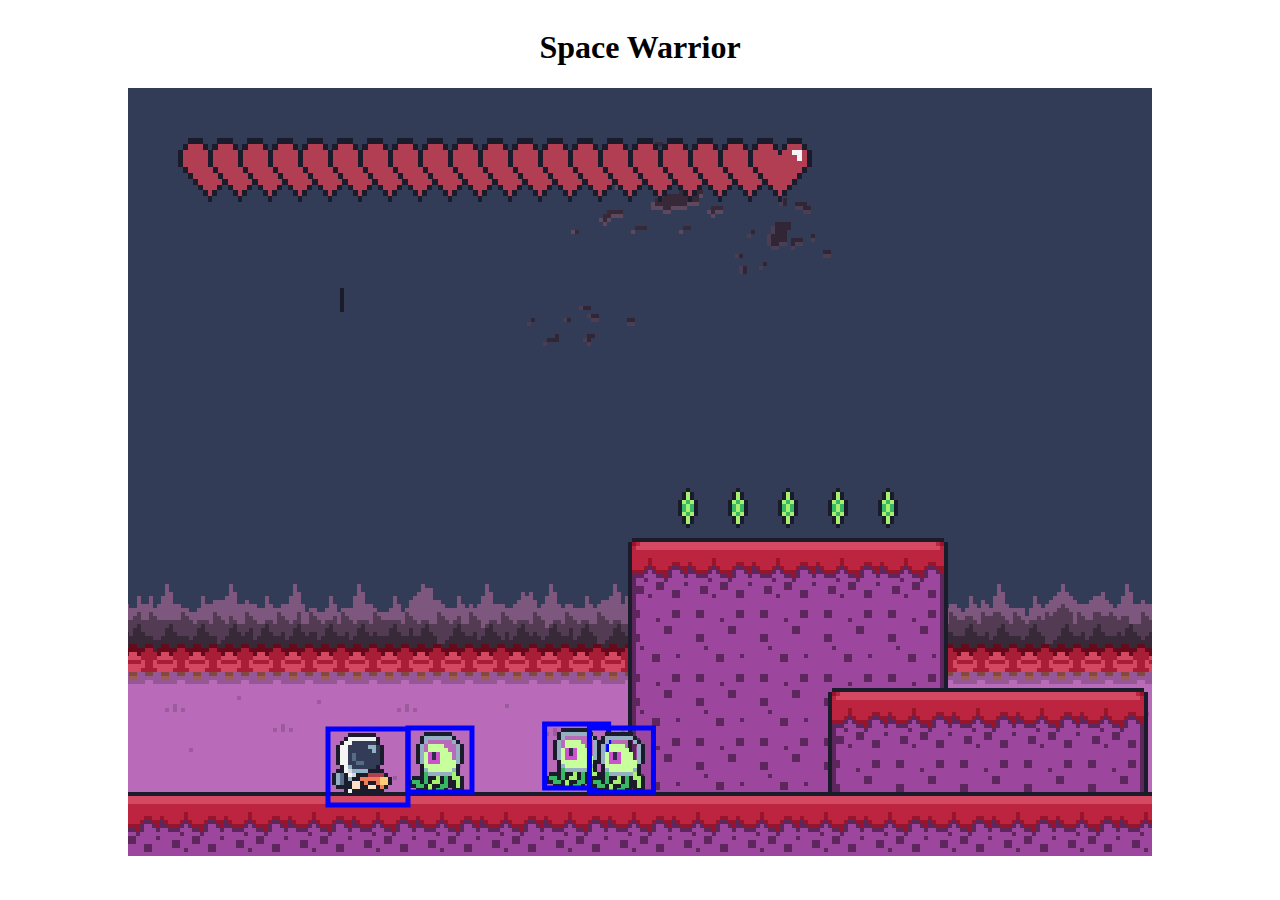
==== index.html @ 85dd0ff3 "added some new objects" ====
<!DOCTYPE html>
<html lang="en">
<head>
    <meta charset="UTF-8">
    <meta name="viewport" content="width=device-width, initial-scale=1.0">
    <link rel="stylesheet" href="style.css">
    <script src="/js/classes/drawable-object.class.js"></script>
    <script src="/js/classes/moveable-object.class.js"></script>
    <script src="/js/classes/world.class.js"></script>
    <script src="/js/classes/alien.class.js"></script>
    <script src="/js/classes/player.class.js"></script>
    <script src="/js/classes/trampoline.class.js"></script>
    <script src="/js/classes/boss.class.js"></script>
    <script src="/js/classes/dust.class.js"></script>
    <script src="/js/classes/meteorites.class.js"></script>
    <script src="/js/classes/status-bar.class.js"></script>
    <script src="/js/classes/collectable-objects.class.js"></script>
    <script src="/js/classes/background-object.class.js"></script>
    <script src="/js/classes/platform-objects.class.js"></script>
    <script src="/js/classes/ground.class.js"></script>
    <script src="/js/classes/keyboard.class.js"></script>
    <script src="/js/classes/level.class.js"></script>

    <script src="/levels/level_1.js"></script>
    <script src="/js/classes/throwable-object.class.js"></script>
    <script src="/js/game.js"></script>
    <title>Space Warrior</title>
</head>
<body onload="init()">
    <h1>Space Warrior</h1>
    <canvas id="canvas" width="1024px" height="768px"></canvas>
</body>
</html>
---- style.css ----
body {
    display: flex;
    flex-direction: column;
    align-items: center;
}

canvas {
    background-color: black;
    width: 1024px;
    height: 768px;
}
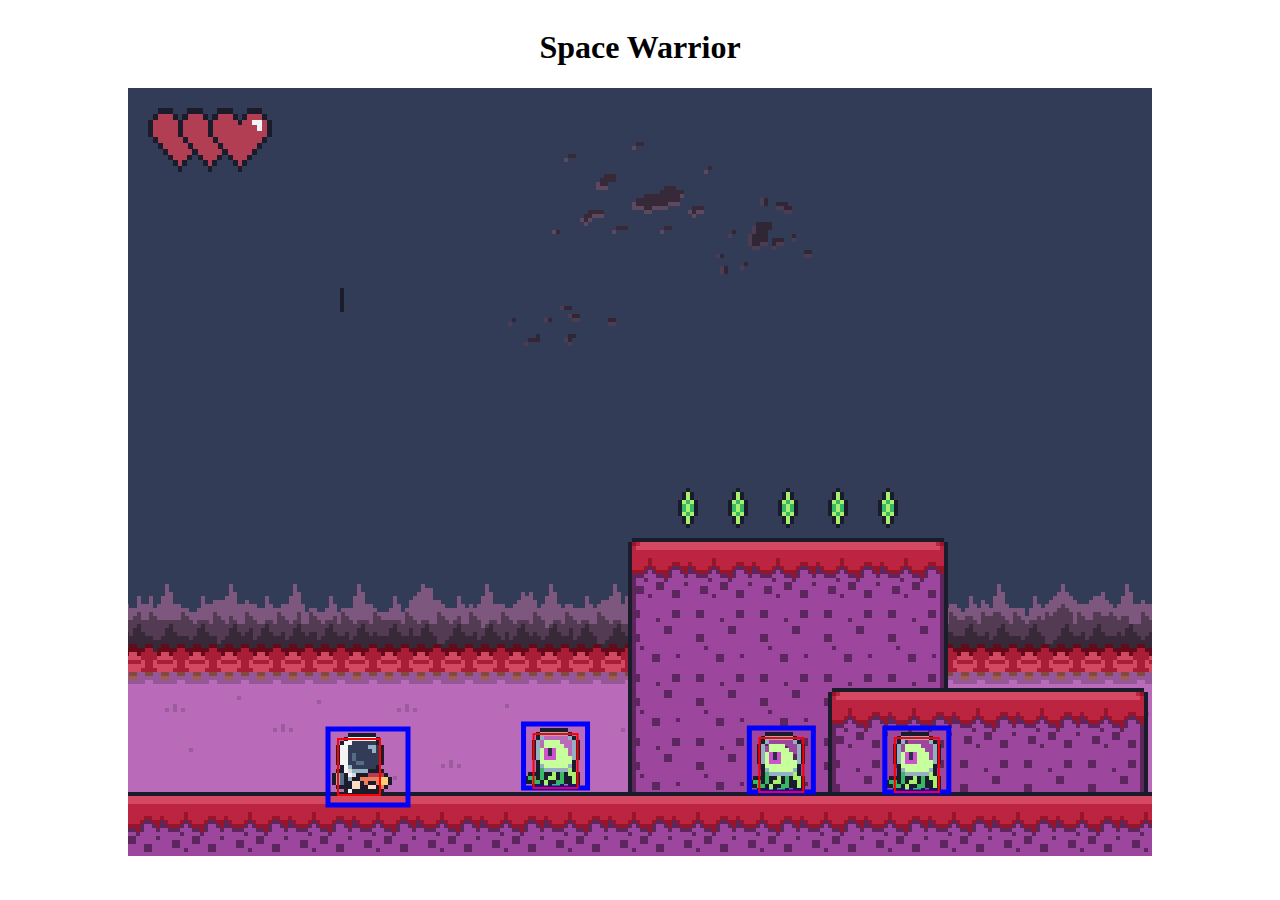
==== commit 59c60aa0: "added some new objects" ====
--- a/index.html
+++ b/index.html
@@ -11,6 +11,7 @@
     <script src="/js/classes/player.class.js"></script>
     <script src="/js/classes/trampoline.class.js"></script>
     <script src="/js/classes/boss.class.js"></script>
+    <script src="/js/classes/shield.class.js"></script>
     <script src="/js/classes/dust.class.js"></script>
     <script src="/js/classes/meteorites.class.js"></script>
     <script src="/js/classes/status-bar.class.js"></script>
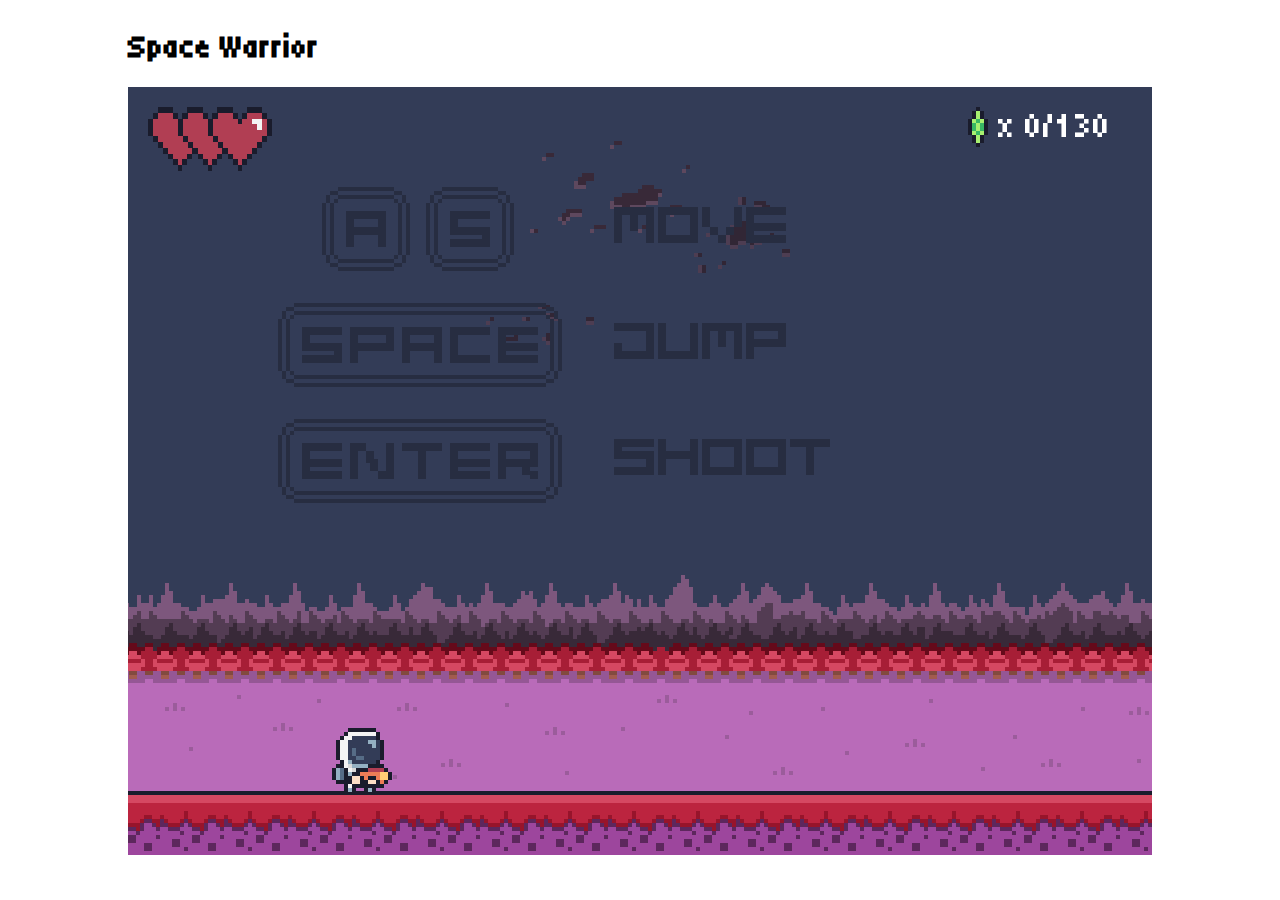
==== commit 484360fd: "added some new objects" ====
--- a/index.html
+++ b/index.html
@@ -1,34 +1,47 @@
 <!DOCTYPE html>
 <html lang="en">
+
 <head>
     <meta charset="UTF-8">
     <meta name="viewport" content="width=device-width, initial-scale=1.0">
     <link rel="stylesheet" href="style.css">
+    <link rel="icon" type="image/png" href="/img/favicon/favicon_ufo.png">
     <script src="/js/classes/drawable-object.class.js"></script>
     <script src="/js/classes/moveable-object.class.js"></script>
     <script src="/js/classes/world.class.js"></script>
     <script src="/js/classes/alien.class.js"></script>
+    <script src="/js/classes/alien2.class.js"></script>
     <script src="/js/classes/player.class.js"></script>
     <script src="/js/classes/trampoline.class.js"></script>
     <script src="/js/classes/boss.class.js"></script>
     <script src="/js/classes/shield.class.js"></script>
+    <script src="/js/classes/rocket.class.js"></script>
+    <script src="/js/classes/controls-ingame.class.js"></script>
     <script src="/js/classes/dust.class.js"></script>
+    <script src="/js/classes/border.class.js"></script>
     <script src="/js/classes/meteorites.class.js"></script>
     <script src="/js/classes/status-bar.class.js"></script>
+    <script src="/js/classes/energieBeamProtection.class.js"></script>
+    <script src="/js/classes/crystal-counter.class.js"></script>
     <script src="/js/classes/collectable-objects.class.js"></script>
     <script src="/js/classes/background-object.class.js"></script>
     <script src="/js/classes/platform-objects.class.js"></script>
     <script src="/js/classes/ground.class.js"></script>
     <script src="/js/classes/keyboard.class.js"></script>
     <script src="/js/classes/level.class.js"></script>
-
     <script src="/levels/level_1.js"></script>
     <script src="/js/classes/throwable-object.class.js"></script>
     <script src="/js/game.js"></script>
     <title>Space Warrior</title>
 </head>
+
 <body onload="init()">
-    <h1>Space Warrior</h1>
-    <canvas id="canvas" width="1024px" height="768px"></canvas>
+
+    <div id="fullscreen">
+        <h1>Space Warrior</h1>
+        <canvas id="canvas" width="1024px" height="768px"></canvas>
+    </div>
+
 </body>
+
 </html>--- a/style.css
+++ b/style.css
@@ -1,3 +1,12 @@
+@font-face {
+    font-family: myPixel;
+    src: url(/fonts/Tiny5/Tiny5-Regular.ttf);
+}
+
+* {
+    font-family: myPixel;
+}
+
 body {
     display: flex;
     flex-direction: column;
@@ -8,4 +17,5 @@
     background-color: black;
     width: 1024px;
     height: 768px;
+    cursor: url('/img/cursor/cursor.png'), auto;
 }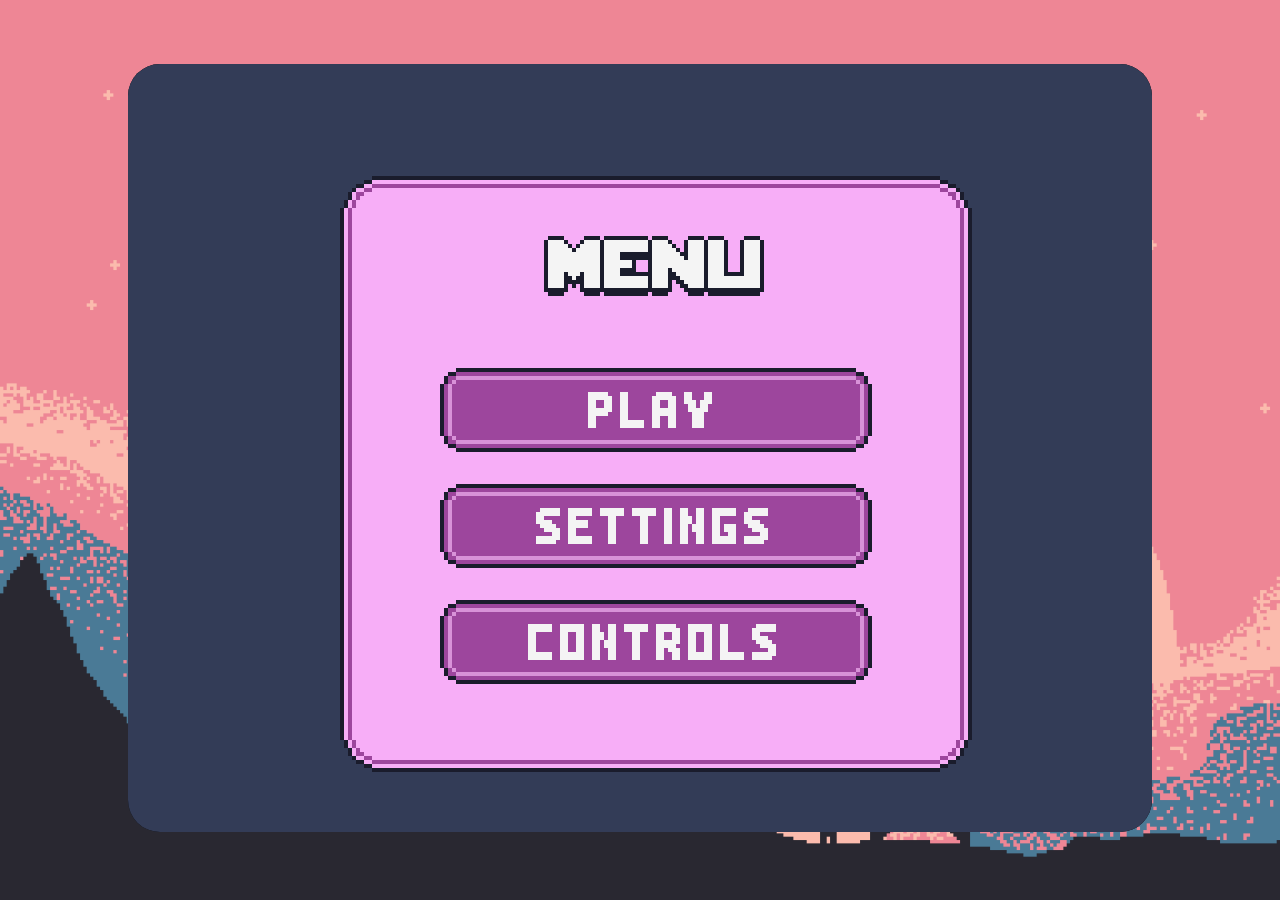
==== commit ad0e3166: "added some new objects" ====
--- a/index.html
+++ b/index.html
@@ -27,6 +27,8 @@
     <script src="/js/classes/background-object.class.js"></script>
     <script src="/js/classes/platform-objects.class.js"></script>
     <script src="/js/classes/ground.class.js"></script>
+    <script src="/js/classes/win-screen.class.js"></script>
+    <script src="/js/classes/win-title.class.js"></script>
     <script src="/js/classes/keyboard.class.js"></script>
     <script src="/js/classes/level.class.js"></script>
     <script src="/levels/level_1.js"></script>
@@ -38,7 +40,7 @@
 <body onload="init()">
 
     <div id="fullscreen">
-        <h1>Space Warrior</h1>
+        <!-- <h1>Space Warrior</h1> -->
         <canvas id="canvas" width="1024px" height="768px"></canvas>
     </div>
 
--- a/style.css
+++ b/style.css
@@ -11,11 +11,28 @@
     display: flex;
     flex-direction: column;
     align-items: center;
+    justify-content: center;
+    background-image: url('/img/window.PNG');
+    background-size: cover; /* Bildgröße anpassen, um den gesamten Hintergrund abzudecken */
+    background-repeat: no-repeat; /* Hintergrundbild nicht wiederholen */
+    background-position: center center; /* Bild zentrieren */
+    margin: 0; /* Rand des body-Elements entfernen */
+    height: 100vh; /* 100% der Bildschirmhöhe */
+    width: 100vw; /* 100% der Bildschirmbreite */
+}
+
+
+h1 {
+    display: flex;
+    justify-content: center;
+    font-size: 64px;
 }
 
 canvas {
     background-color: black;
     width: 1024px;
     height: 768px;
+    border-radius: 32px;
     cursor: url('/img/cursor/cursor.png'), auto;
-}+}
+
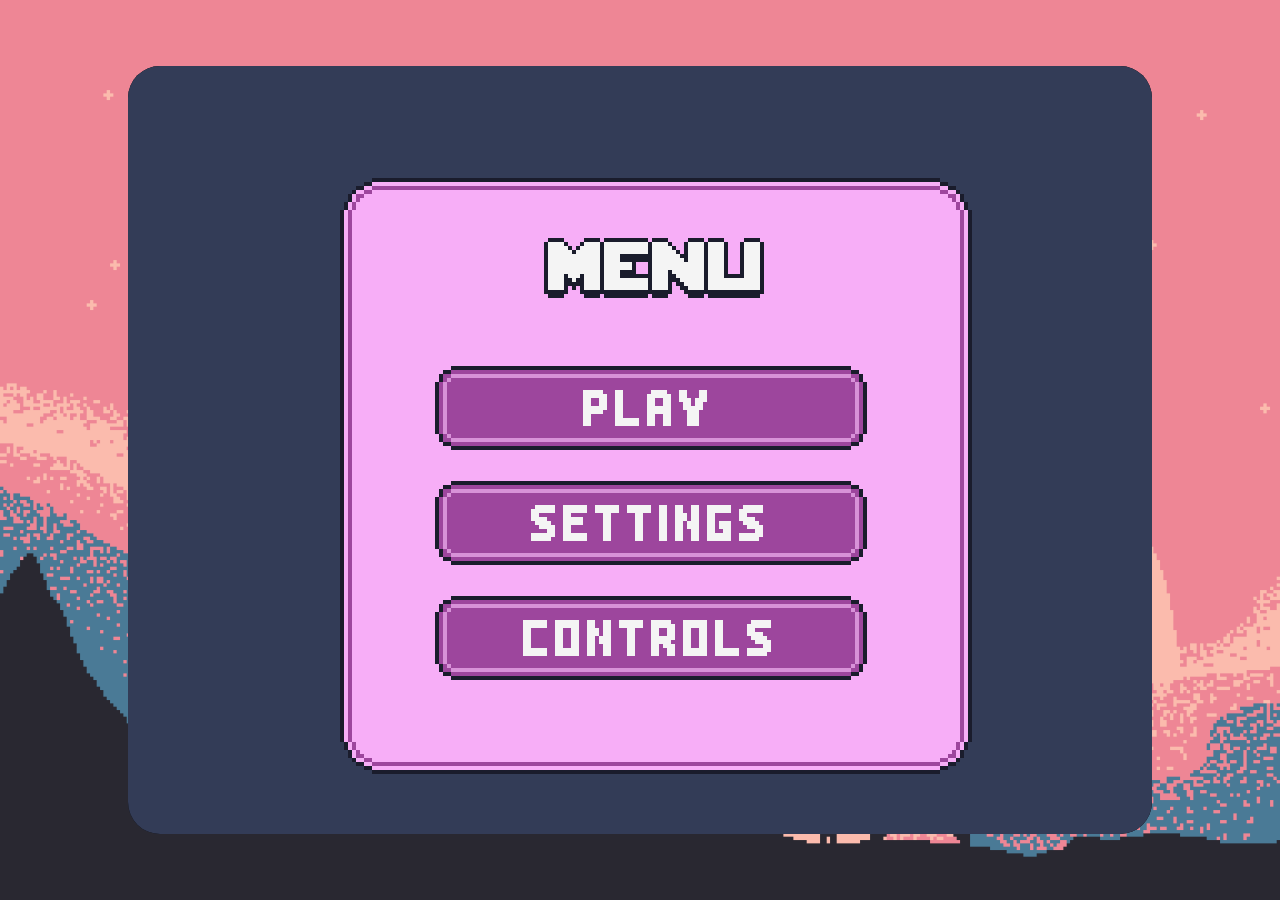
==== commit 428f5461: "added some new objects" ====
--- a/index.html
+++ b/index.html
@@ -5,7 +5,7 @@
     <meta charset="UTF-8">
     <meta name="viewport" content="width=device-width, initial-scale=1.0">
     <link rel="stylesheet" href="style.css">
-    <link rel="icon" type="image/png" href="/img/favicon/favicon_ufo.png">
+    <link rel="icon" type="image/png" href="/img/enemys/alien1/alien_walk_1.png">
     <script src="/js/classes/drawable-object.class.js"></script>
     <script src="/js/classes/moveable-object.class.js"></script>
     <script src="/js/classes/world.class.js"></script>
@@ -40,8 +40,34 @@
 <body onload="init()">
 
     <div id="fullscreen">
-        <!-- <h1>Space Warrior</h1> -->
         <canvas id="canvas" width="1024px" height="768px"></canvas>
+        <img onclick="startGame()" id="playButton" src="img/menu/play_button.png" alt="Play">
+        <img onclick="showSettings()" id="settingsButton" src="img/menu/setting_button.png" alt="Settings">
+        <img onclick="showControls()" id="controlsButton" src="img/menu/control_button.png" alt="Controls">
+
+        <img class="display-none" id="soundsButton" src="img/menu/sound_button.png" alt="Sounds" onclick="showSoundMenu()">
+        <img class="display-none" id="imprintButton" src="img/menu/imprint_button.png" alt="Imprint" onclick="openImprintPage()">
+        <img class="display-none" id="privacyButton" src="img/menu/privacy_button.png" alt="Privacy" onclick="openPrivacyPage()">
+
+        <img class="display-none" id="backButton" src="img/menu/back_button.png" alt="Back" onclick="showMenu()">
+
+        <!-- Sound Menu -->
+        <img class="display-none" id="soundMenu" src="img/menu/sound_menu.png" alt="Sound Menu">
+        <img class="display-none" id="soundEffectsButton" src="img/menu/soundEffects_button.png" alt="Sound Effects" onclick="toggleSoundEffects()">
+        <img class="display-none" id="musicButton" src="img/menu/music_button.png" alt="Music" onclick="toggleMusic()">
+        <img class="display-none" id="soundEffectsHaken" src="img/menu/haken_selected.png" alt="Sound Effects Selected">
+        <img class="display-none" id="musicHaken" src="img/menu/haken_selected.png" alt="Music Selected">
+
+        <img class="landscape" src="img/menu/landscape.png" alt="landscape">
+
+        <!-- Touch Buttons for Mobile -->
+        <img id="moveLeftButton" class="touch-button display-none" src="img/mobile/mobile_left.png" alt="Move Left">
+        <img id="moveRightButton" class="touch-button display-none" src="img/mobile/mobile_right.png" alt="Move Right">
+        <img id="jumpButton" class="touch-button display-none" src="img/mobile/mobile_jump.png" alt="Jump">
+        <img id="shootButton" class="touch-button display-none" src="img/mobile/mobile_shoot.png" alt="Shoot">
+
+        <!-- <img onclick="startFullscreen()" id="fullscreenButton" class="screen-button" src="img/fullscreen/vollbild_button.png" alt="fullscreen">
+        <img id="smallscreenButton" class="screen-button display-none" src="img/fullscreen/kleinesbild_button.png" alt="smallscreen"> -->
     </div>
 
 </body>
--- a/style.css
+++ b/style.css
@@ -13,14 +13,21 @@
     align-items: center;
     justify-content: center;
     background-image: url('/img/window.PNG');
-    background-size: cover; /* Bildgröße anpassen, um den gesamten Hintergrund abzudecken */
-    background-repeat: no-repeat; /* Hintergrundbild nicht wiederholen */
-    background-position: center center; /* Bild zentrieren */
-    margin: 0; /* Rand des body-Elements entfernen */
-    height: 100vh; /* 100% der Bildschirmhöhe */
-    width: 100vw; /* 100% der Bildschirmbreite */
-}
-
+    background-size: cover;
+    /* Bildgröße anpassen, um den gesamten Hintergrund abzudecken */
+    background-repeat: no-repeat;
+    /* Hintergrundbild nicht wiederholen */
+    background-position: center center;
+    /* Bild zentrieren */
+    margin: 0;
+    /* Rand des body-Elements entfernen */
+    height: 100vh;
+    /* 100% der Bildschirmhöhe */
+    width: 100vw;
+    /* 100% der Bildschirmbreite */
+    overflow: hidden;
+    /* Verhindert Scrollbalken */
+}
 
 h1 {
     display: flex;
@@ -30,9 +37,237 @@
 
 canvas {
     background-color: black;
+    border-radius: 32px;
+    cursor: url('/img/cursor/cursor.png'), auto;
+    display: block;
+    max-width: 100%;
+    max-height: 100%;
+    height: auto;
+    width: auto;
+}
+
+#fullscreen {
     width: 1024px;
     height: 768px;
-    border-radius: 32px;
+    position: relative;
+}
+
+.screen-button {
+    position: absolute;
+    top: 85%;
+    right: 1%;
+    width: 13%;
+    height: 14%;
+    z-index: 1000;
+}
+
+.touch-button {
+    position: absolute;
+    width: 13%;
+    height: 14%;
+    z-index: 1000;
+}
+
+#moveLeftButton {
+    bottom: 3%;
+    left: 3%;
+}
+
+#moveRightButton {
+    bottom: 3%;
+    left: 17%;
+}
+
+#jumpButton {
+    bottom: 3%;
+    right: 17%;
+}
+
+#shootButton {
+    bottom: 3%;
+    right: 3%;
+}
+
+#playButton,
+#settingsButton,
+#controlsButton,
+#soundsButton,
+#imprintButton,
+#privacyButton,
+#backButton,
+#soundEffectsButton,
+#musicButton,
+#soundEffectsHaken,
+#musicHaken {
+    position: absolute;
     cursor: url('/img/cursor/cursor.png'), auto;
 }
 
+#playButton {
+    top: 39%;
+    left: 30%;
+}
+
+#playButton:hover {
+    content: url('/img/menu/play_button_hover.png');
+}
+
+#settingsButton {
+    top: 54%;
+    left: 30%;
+}
+
+#settingsButton:hover {
+    content: url('/img/menu/setting_button_hover.png');
+}
+
+#controlsButton {
+    top: 69%;
+    left: 30%;
+}
+
+#controlsButton:hover {
+    content: url('/img/menu/control_button_hover.png');
+}
+
+#soundsButton {
+    top: 39%;
+    left: 30%;
+}
+
+#soundsButton:hover {
+    content: url('/img/menu/sound_button_hover.png');
+}
+
+#imprintButton {
+    top: 54%;
+    left: 30%;
+}
+
+#imprintButton:hover {
+    content: url('/img/menu/imprint_button_hover.png');
+}
+
+#privacyButton {
+    top: 69%;
+    left: 30%;
+}
+
+#privacyButton:hover {
+    content: url('/img/menu/privacy_button_hover.png');
+}
+
+#backButton {
+    bottom: 11%;
+    right: 21%;
+}
+
+#backButton:hover {
+    content: url('/img/menu/back_button_hover.png');
+}
+
+#soundEffectsButton {
+    top: 42%;
+    left: 31%;
+}
+
+#soundEffectsButton:hover {
+    content: url('/img/menu/soundEffects_button_hover.png');
+}
+
+#musicButton {
+    top: 59%;
+    left: 31%;
+}
+
+#musicButton:hover {
+    content: url('/img/menu/music_button_hover.png');
+}
+
+#soundEffectsHaken {
+    top: 42%;
+    left: 64%;
+}
+
+#musicHaken {
+    top: 59%;
+    left: 64%;
+}
+
+.display-none {
+    display: none;
+}
+
+.landscape {
+    display: none;
+    width: 100%;
+    top: 0;
+    cursor: url(/img/cursor/cursor.png), auto;
+    border-radius: 30px;
+}
+
+/* Smartphones */
+@media only screen and (max-width: 1024px) {
+    #fullscreen {
+        width: 100%;
+        height: auto;
+    }
+
+    canvas {
+        width: 100%;
+        height: auto;
+    }
+
+    #playButton,
+    #settingsButton,
+    #controlsButton,
+    #soundsButton,
+    #imprintButton,
+    #privacyButton {
+        width: 43%;
+    }
+
+    #backButton {
+        width: 3%;
+    }
+
+    #soundEffectsHaken,
+    #musicHaken {
+        width: 8%;
+    }
+
+    #soundEffectsButton,
+    #musicButton {
+        width: 27%;
+    }
+
+}
+
+@media only screen and (max-height: 768px) {
+    #fullscreen {
+        height: 100vh;
+        width: auto;
+    }
+
+    canvas {
+        height: 100%;
+        width: auto;
+    }
+
+    #playButton,
+    #settingsButton,
+    #controlsButton,
+    #soundsButton,
+    #imprintButton,
+    #privacyButton {
+        width: 43%;
+    }
+
+}
+
+@media (max-width: 450px) {
+    .landscape {
+        display: flex;
+        position: absolute;
+    }
+}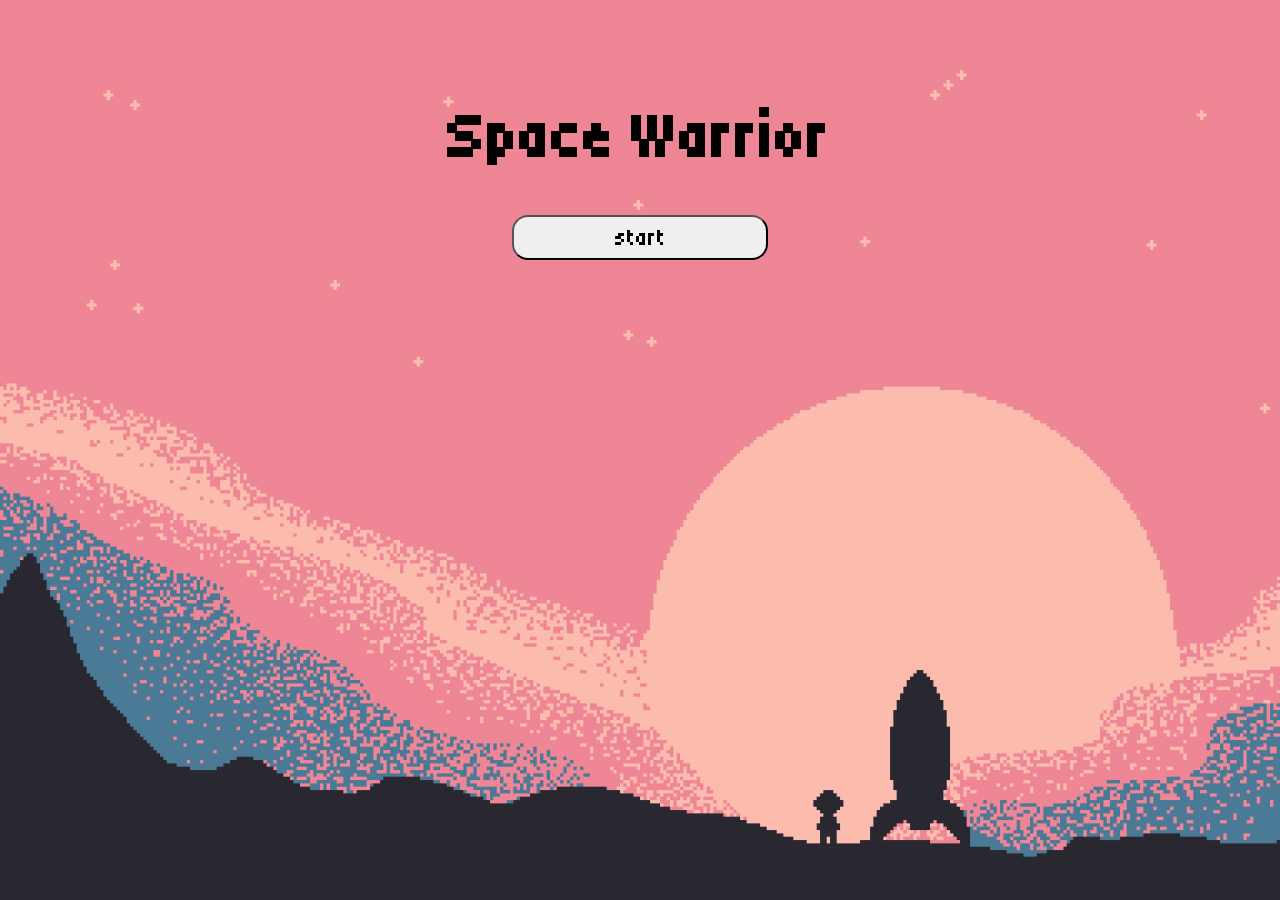
==== commit d6431250: "added some new objects" ====
--- a/index.html
+++ b/index.html
@@ -5,58 +5,67 @@
     <meta charset="UTF-8">
     <meta name="viewport" content="width=device-width, initial-scale=1.0">
     <link rel="stylesheet" href="style.css">
-    <link rel="icon" type="image/png" href="/img/enemys/alien1/alien_walk_1.png">
-    <script src="/js/classes/drawable-object.class.js"></script>
-    <script src="/js/classes/moveable-object.class.js"></script>
-    <script src="/js/classes/world.class.js"></script>
-    <script src="/js/classes/alien.class.js"></script>
-    <script src="/js/classes/alien2.class.js"></script>
-    <script src="/js/classes/player.class.js"></script>
-    <script src="/js/classes/trampoline.class.js"></script>
-    <script src="/js/classes/boss.class.js"></script>
-    <script src="/js/classes/shield.class.js"></script>
-    <script src="/js/classes/rocket.class.js"></script>
-    <script src="/js/classes/controls-ingame.class.js"></script>
-    <script src="/js/classes/dust.class.js"></script>
-    <script src="/js/classes/border.class.js"></script>
-    <script src="/js/classes/meteorites.class.js"></script>
-    <script src="/js/classes/status-bar.class.js"></script>
-    <script src="/js/classes/energieBeamProtection.class.js"></script>
-    <script src="/js/classes/crystal-counter.class.js"></script>
-    <script src="/js/classes/collectable-objects.class.js"></script>
-    <script src="/js/classes/background-object.class.js"></script>
-    <script src="/js/classes/platform-objects.class.js"></script>
-    <script src="/js/classes/ground.class.js"></script>
-    <script src="/js/classes/win-screen.class.js"></script>
-    <script src="/js/classes/win-title.class.js"></script>
-    <script src="/js/classes/keyboard.class.js"></script>
-    <script src="/js/classes/level.class.js"></script>
-    <script src="/levels/level_1.js"></script>
-    <script src="/js/classes/throwable-object.class.js"></script>
-    <script src="/js/game.js"></script>
+    <link rel="icon" type="image/png" href="img/enemys/alien1/alien_walk_1.png">
+    <script src="js/classes/drawable-object.class.js"></script>
+    <script src="js/classes/moveable-object.class.js"></script>
+    <script src="js/classes/world.class.js"></script>
+    <script src="js/classes/alien.class.js"></script>
+    <script src="js/classes/alien2.class.js"></script>
+    <script src="js/classes/player.class.js"></script>
+    <script src="js/classes/trampoline.class.js"></script>
+    <script src="js/classes/boss.class.js"></script>
+    <script src="js/classes/shield.class.js"></script>
+    <script src="js/classes/rocket.class.js"></script>
+    <script src="js/classes/controls-ingame.class.js"></script>
+    <script src="js/classes/dust.class.js"></script>
+    <script src="js/classes/border.class.js"></script>
+    <script src="js/classes/meteorites.class.js"></script>
+    <script src="js/classes/status-bar.class.js"></script>
+    <script src="js/classes/energieBeamProtection.class.js"></script>
+    <script src="js/classes/crystal-counter.class.js"></script>
+    <script src="js/classes/collectable-objects.class.js"></script>
+    <script src="js/classes/background-object.class.js"></script>
+    <script src="js/classes/platform-objects.class.js"></script>
+    <script src="js/classes/ground.class.js"></script>
+    <script src="js/classes/win-screen.class.js"></script>
+    <script src="js/classes/win-title.class.js"></script>
+    <script src="js/classes/keyboard.class.js"></script>
+    <script src="js/classes/level.class.js"></script>
+    <script src="levels/level_1.js"></script>
+    <script src="js/classes/throwable-object.class.js"></script>
+    <script src="js/game.js"></script>
     <title>Space Warrior</title>
 </head>
 
-<body onload="init()">
+<body>
+    <div id="startScreen" class="startScreen">
+        <h1>Space Warrior</h1>
+        <button onclick="startGameMenu()">start</button>
+    </div>
 
     <div id="fullscreen">
         <canvas id="canvas" width="1024px" height="768px"></canvas>
-        <img onclick="startGame()" id="playButton" src="img/menu/play_button.png" alt="Play">
-        <img onclick="showSettings()" id="settingsButton" src="img/menu/setting_button.png" alt="Settings">
-        <img onclick="showControls()" id="controlsButton" src="img/menu/control_button.png" alt="Controls">
+        <img onclick="startGame(), playClickSound()" id="playButton" src="img/menu/play_button.png" alt="Play">
+        <img onclick="showSettings(), playClickSound()" id="settingsButton" src="img/menu/setting_button.png"
+            alt="Settings">
+        <img onclick="showControls(), playClickSound()" id="controlsButton" src="img/menu/control_button.png"
+            alt="Controls">
 
-        <img class="display-none" id="soundsButton" src="img/menu/sound_button.png" alt="Sounds" onclick="showSoundMenu()">
-        <img class="display-none" id="imprintButton" src="img/menu/imprint_button.png" alt="Imprint" onclick="openImprintPage()">
-        <img class="display-none" id="privacyButton" src="img/menu/privacy_button.png" alt="Privacy" onclick="openPrivacyPage()">
+        <img class="display-none" id="soundsButton" src="img/menu/sound_button.png" alt="Sounds"
+            onclick="showSoundMenu(), playClickSound()">
+        <img class="display-none" id="imprintButton" src="img/menu/imprint_button.png" alt="Imprint"
+            onclick="openImprintPage(), playClickSound()">
+        <img class="display-none" id="privacyButton" src="img/menu/privacy_button.png" alt="Privacy"
+            onclick="openPrivacyPage(), playClickSound()">
 
-        <img class="display-none" id="backButton" src="img/menu/back_button.png" alt="Back" onclick="showMenu()">
+        <img class="display-none" id="backButton" src="img/menu/back_button.png" alt="Back"
+            onclick="showMenu(), playClickSound()">
 
         <!-- Sound Menu -->
         <img class="display-none" id="soundMenu" src="img/menu/sound_menu.png" alt="Sound Menu">
-        <img class="display-none" id="soundEffectsButton" src="img/menu/soundEffects_button.png" alt="Sound Effects" onclick="toggleSoundEffects()">
-        <img class="display-none" id="musicButton" src="img/menu/music_button.png" alt="Music" onclick="toggleMusic()">
+        <img class="display-none" id="soundEffectsButton" src="img/menu/music_button.png" alt="Sound Effects"
+            onclick="toggleSoundEffects(), playClickSound()">
         <img class="display-none" id="soundEffectsHaken" src="img/menu/haken_selected.png" alt="Sound Effects Selected">
-        <img class="display-none" id="musicHaken" src="img/menu/haken_selected.png" alt="Music Selected">
 
         <img class="landscape" src="img/menu/landscape.png" alt="landscape">
 
@@ -66,8 +75,13 @@
         <img id="jumpButton" class="touch-button display-none" src="img/mobile/mobile_jump.png" alt="Jump">
         <img id="shootButton" class="touch-button display-none" src="img/mobile/mobile_shoot.png" alt="Shoot">
 
-        <!-- <img onclick="startFullscreen()" id="fullscreenButton" class="screen-button" src="img/fullscreen/vollbild_button.png" alt="fullscreen">
-        <img id="smallscreenButton" class="screen-button display-none" src="img/fullscreen/kleinesbild_button.png" alt="smallscreen"> -->
+        <img onclick="toggleSoundEffects(), updateMusicButtonsVisibility()" id="musicButtonOn" class="music-button" src="img/musicButtons/musicOn.png" alt="musicOn">
+        <img onclick="toggleSoundEffects(), updateMusicButtonsVisibility()" id="musicButtonOff" class="music-button display-none" src="img/musicButtons/musicOff.png" alt="musicOff">
+
+        <!-- Audio Elements -->
+        <audio id="menuMusic" src="audio/music/menu_theme.wav" preload="auto" loop></audio>
+        <audio id="levelMusic" src="audio/music/level_theme.wav" preload="auto" loop></audio>
+        <audio id="bossMusic" src="audio/music/boss_theme.wav" preload="auto" loop></audio>
     </div>
 
 </body>
--- a/style.css
+++ b/style.css
@@ -1,6 +1,6 @@
 @font-face {
     font-family: myPixel;
-    src: url(/fonts/Tiny5/Tiny5-Regular.ttf);
+    src: url(fonts/Tiny5/Tiny5-Regular.ttf);
 }
 
 * {
@@ -12,21 +12,43 @@
     flex-direction: column;
     align-items: center;
     justify-content: center;
-    background-image: url('/img/window.PNG');
+    background-image: url('img/window.PNG');
     background-size: cover;
-    /* Bildgröße anpassen, um den gesamten Hintergrund abzudecken */
     background-repeat: no-repeat;
-    /* Hintergrundbild nicht wiederholen */
     background-position: center center;
-    /* Bild zentrieren */
     margin: 0;
-    /* Rand des body-Elements entfernen */
     height: 100vh;
-    /* 100% der Bildschirmhöhe */
     width: 100vw;
-    /* 100% der Bildschirmbreite */
     overflow: hidden;
-    /* Verhindert Scrollbalken */
+}
+
+.startScreen {
+    display: flex;
+    flex-direction: column;
+    align-items: center;
+    position: fixed;
+    z-index: 100;
+    background-image: url('img/window.PNG');
+    background-size: cover;
+    background-repeat: no-repeat;
+    background-position: center center;
+    margin: 0;
+    height: 100vh;
+    width: 100vw;
+    overflow: hidden;
+    width: 100vw;
+    height: 100vh;
+}
+
+.startScreen h1 {
+    margin-top: 100px;
+}
+
+.startScreen button {
+    width: 20%;
+    height: 5%;
+    border-radius: 16px;
+    font-size: 24px;
 }
 
 h1 {
@@ -38,7 +60,7 @@
 canvas {
     background-color: black;
     border-radius: 32px;
-    cursor: url('/img/cursor/cursor.png'), auto;
+    cursor: url('img/cursor/cursor.png'), auto;
     display: block;
     max-width: 100%;
     max-height: 100%;
@@ -52,13 +74,14 @@
     position: relative;
 }
 
-.screen-button {
+.music-button {
     position: absolute;
-    top: 85%;
-    right: 1%;
-    width: 13%;
-    height: 14%;
+    top: 93%;
+    right: 2%;
+    width: 5%;
+    height: 6%;
     z-index: 1000;
+    cursor: url('img/cursor/cursor.png'), auto;
 }
 
 .touch-button {
@@ -100,7 +123,7 @@
 #soundEffectsHaken,
 #musicHaken {
     position: absolute;
-    cursor: url('/img/cursor/cursor.png'), auto;
+    cursor: url('img/cursor/cursor.png'), auto;
 }
 
 #playButton {
@@ -109,7 +132,7 @@
 }
 
 #playButton:hover {
-    content: url('/img/menu/play_button_hover.png');
+    content: url('img/menu/play_button_hover.png');
 }
 
 #settingsButton {
@@ -118,7 +141,7 @@
 }
 
 #settingsButton:hover {
-    content: url('/img/menu/setting_button_hover.png');
+    content: url('img/menu/setting_button_hover.png');
 }
 
 #controlsButton {
@@ -127,7 +150,7 @@
 }
 
 #controlsButton:hover {
-    content: url('/img/menu/control_button_hover.png');
+    content: url('img/menu/control_button_hover.png');
 }
 
 #soundsButton {
@@ -136,7 +159,7 @@
 }
 
 #soundsButton:hover {
-    content: url('/img/menu/sound_button_hover.png');
+    content: url('img/menu/sound_button_hover.png');
 }
 
 #imprintButton {
@@ -145,7 +168,7 @@
 }
 
 #imprintButton:hover {
-    content: url('/img/menu/imprint_button_hover.png');
+    content: url('img/menu/imprint_button_hover.png');
 }
 
 #privacyButton {
@@ -154,7 +177,7 @@
 }
 
 #privacyButton:hover {
-    content: url('/img/menu/privacy_button_hover.png');
+    content: url('img/menu/privacy_button_hover.png');
 }
 
 #backButton {
@@ -163,7 +186,7 @@
 }
 
 #backButton:hover {
-    content: url('/img/menu/back_button_hover.png');
+    content: url('img/menu/back_button_hover.png');
 }
 
 #soundEffectsButton {
@@ -172,7 +195,7 @@
 }
 
 #soundEffectsButton:hover {
-    content: url('/img/menu/soundEffects_button_hover.png');
+    content: url('img/menu/music_button_hover.png');
 }
 
 #musicButton {
@@ -181,7 +204,7 @@
 }
 
 #musicButton:hover {
-    content: url('/img/menu/music_button_hover.png');
+    content: url('img/menu/music_button_hover.png');
 }
 
 #soundEffectsHaken {
@@ -202,7 +225,7 @@
     display: none;
     width: 100%;
     top: 0;
-    cursor: url(/img/cursor/cursor.png), auto;
+    cursor: url(img/cursor/cursor.png), auto;
     border-radius: 30px;
 }
 
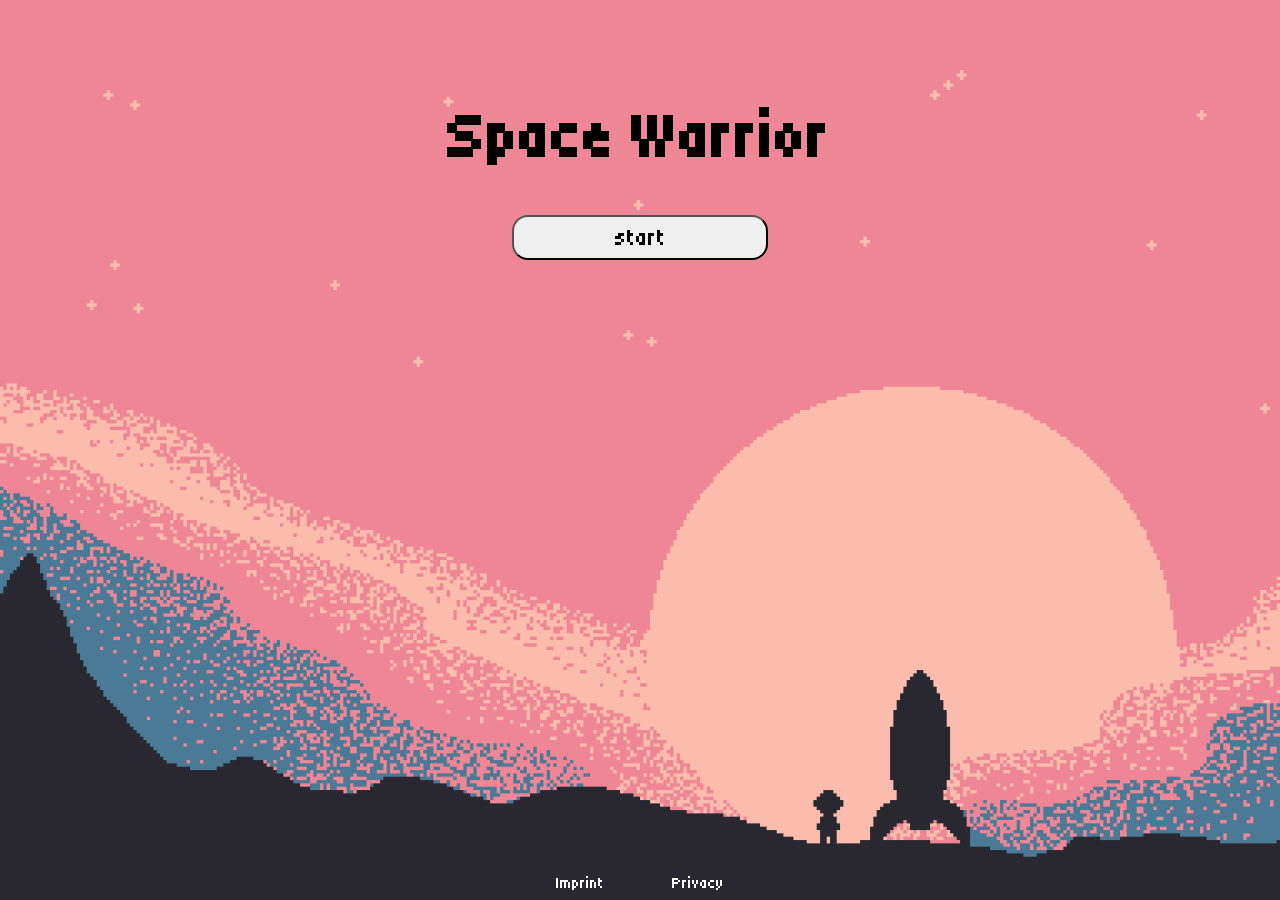
==== commit eb077ab0: "added some new objects" ====
--- a/index.html
+++ b/index.html
@@ -9,11 +9,13 @@
     <script src="js/classes/drawable-object.class.js"></script>
     <script src="js/classes/moveable-object.class.js"></script>
     <script src="js/classes/world.class.js"></script>
+    <script src="js/classes/world_2.js"></script>
     <script src="js/classes/alien.class.js"></script>
     <script src="js/classes/alien2.class.js"></script>
     <script src="js/classes/player.class.js"></script>
     <script src="js/classes/trampoline.class.js"></script>
     <script src="js/classes/boss.class.js"></script>
+    <script src="js/classes/boss_attack.js"></script>
     <script src="js/classes/shield.class.js"></script>
     <script src="js/classes/rocket.class.js"></script>
     <script src="js/classes/controls-ingame.class.js"></script>
@@ -41,6 +43,10 @@
     <div id="startScreen" class="startScreen">
         <h1>Space Warrior</h1>
         <button onclick="startGameMenu()">start</button>
+        <div class="footer">
+            <a href="html\imprint.html" target="_blank">Imprint</a>
+            <a href="html\privacy.html" target="_blank">Privacy</a>
+        </div>
     </div>
 
     <div id="fullscreen">
@@ -75,8 +81,10 @@
         <img id="jumpButton" class="touch-button display-none" src="img/mobile/mobile_jump.png" alt="Jump">
         <img id="shootButton" class="touch-button display-none" src="img/mobile/mobile_shoot.png" alt="Shoot">
 
-        <img onclick="toggleSoundEffects(), updateMusicButtonsVisibility()" id="musicButtonOn" class="music-button" src="img/musicButtons/musicOn.png" alt="musicOn">
-        <img onclick="toggleSoundEffects(), updateMusicButtonsVisibility()" id="musicButtonOff" class="music-button display-none" src="img/musicButtons/musicOff.png" alt="musicOff">
+        <img onclick="toggleSoundEffects(), updateMusicButtonsVisibility()" id="musicButtonOn" class="music-button"
+            src="img/musicButtons/musicOn.png" alt="musicOn">
+        <img onclick="toggleSoundEffects(), updateMusicButtonsVisibility()" id="musicButtonOff"
+            class="music-button display-none" src="img/musicButtons/musicOff.png" alt="musicOff">
 
         <!-- Audio Elements -->
         <audio id="menuMusic" src="audio/music/menu_theme.wav" preload="auto" loop></audio>
@@ -84,6 +92,11 @@
         <audio id="bossMusic" src="audio/music/boss_theme.wav" preload="auto" loop></audio>
     </div>
 
+    <div class="footer">
+        <a href="html\imprint.html" target="_blank">Imprint</a>
+        <a href="html\privacy.html" target="_blank">Privacy</a>
+    </div>
+
 </body>
 
 </html>--- a/style.css
+++ b/style.css
@@ -229,6 +229,18 @@
     border-radius: 30px;
 }
 
+.footer a {
+    color: white;
+    text-decoration: none;
+    margin-right: 32px;
+    margin-left: 32px;
+}
+
+.footer {
+    position: absolute;
+    bottom: 8px;
+}
+
 /* Smartphones */
 @media only screen and (max-width: 1024px) {
     #fullscreen {
@@ -293,4 +305,41 @@
         display: flex;
         position: absolute;
     }
+}
+
+/* Standardmäßig verberge die mobilen Buttons */
+.moveLeftButton, .moveRightButton, .jumpButton, .shootButton {
+    display: none;
+}
+
+/* Zeige die mobilen Buttons auf Tablets mit Touch-Unterstützung */
+@media (min-width: 600px) and (max-width: 1368px) and (pointer: coarse) {
+    .moveLeftButton, .moveRightButton, .jumpButton, .shootButton {
+        display: block;
+    }
+}
+
+@media (max-width: 376px) {
+    h1 {
+        font-size: 56px;
+    }
+
+    .landscape {
+        display: flex;
+        position: fixed;
+        height: 100vh;
+    }
+
+}
+
+@media (max-height: 430px) {
+    .startScreen button {
+        height: 9%;
+    }
+}
+
+@media (max-width: 800px) {
+    .footer {
+        display: none;
+    }
 }